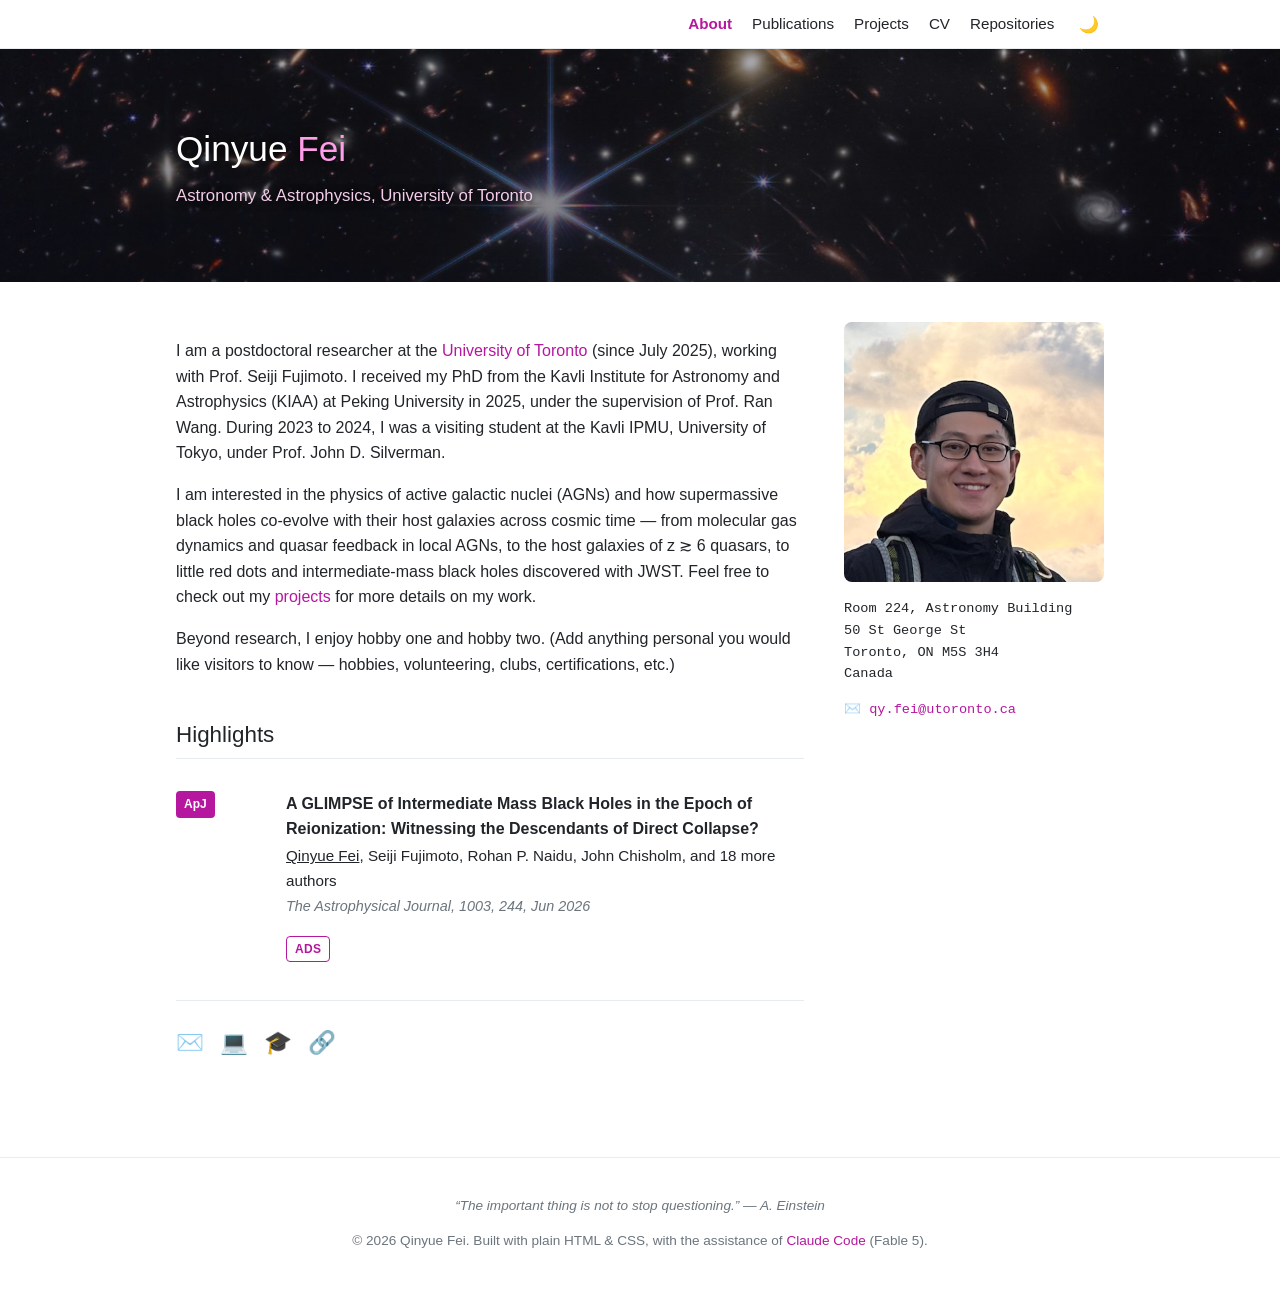
==== index.html @ 183ab6ba "Initial website: about, publications, projects, CV Personal academic website (plain HTML/CSS) with p" ====
<!DOCTYPE html>
<html lang="en">
<head>
  <meta charset="UTF-8">
  <meta name="viewport" content="width=device-width, initial-scale=1.0">
  <title>Qinyue Fei</title>
  <meta name="description" content="Personal academic website of Qinyue Fei, University of Toronto.">
  <!-- Remove this line (and robots.txt) to let search engines index the site -->
  <meta name="robots" content="noindex">
  <link rel="stylesheet" href="assets/css/style.css">
  <script src="assets/js/theme.js"></script>
</head>
<body>

  <header>
    <nav class="nav">
      <a href="index.html" class="active">About</a>
      <a href="publications.html">Publications</a>
      <a href="projects.html">Projects</a>
      <a href="cv.html">CV</a>
      <a href="https://github.com/AstroQy" target="_blank" rel="noopener">Repositories</a>
      <button id="theme-toggle" title="Toggle light/dark theme" aria-label="Toggle theme">🌙</button>
    </nav>
  </header>

  <!-- Hero banner: JWST SMACS 0723 deep field (assets/img/hero.jpg) -->
  <div class="hero">
    <div class="hero-inner">
      <h1>Qinyue <span class="last-name">Fei</span></h1>
      <!-- TODO: confirm your exact department/institute name -->
      <p class="tagline">Astronomy &amp; Astrophysics, University of Toronto</p>
    </div>
  </div>

  <main>
    <div class="about-grid">
      <div class="about-text">
        <p>
          I am a postdoctoral researcher at the <a href="https://www.utoronto.ca/" target="_blank" rel="noopener">University
          of Toronto</a> (since July 2025), working with Prof. Seiji Fujimoto. I received my
          PhD from the Kavli Institute for Astronomy and Astrophysics (KIAA) at Peking
          University in 2025, under the supervision of Prof. Ran Wang. During 2023 to 2024,
          I was a visiting student at the Kavli IPMU, University of Tokyo, under
          Prof. John D. Silverman.
        </p>
        <p>
          <!-- TODO: refine this research-interest paragraph -->
          I am interested in the physics of active galactic nuclei (AGNs) and how
          supermassive black holes co-evolve with their host galaxies across cosmic time —
          from molecular gas dynamics and quasar feedback in local AGNs, to the host
          galaxies of z ≳ 6 quasars, to little red dots and intermediate-mass black holes
          discovered with JWST. Feel free to check out my
          <a href="projects.html">projects</a> for more details on my work.
        </p>
        <p>
          Beyond research, I enjoy hobby one and hobby two. (Add anything personal you would
          like visitors to know — hobbies, volunteering, clubs, certifications, etc.)
        </p>

        <h2>Highlights</h2>
        <!-- A "selected publication" card, mirroring the reference site. Duplicate this
             block for each highlighted paper, or swap in a different paper. -->
        <div class="pub">
          <span class="abbr">ApJ</span>
          <div>
            <p class="title">A GLIMPSE of Intermediate Mass Black Holes in the Epoch of Reionization: Witnessing the Descendants of Direct Collapse?</p>
            <p class="authors"><span class="me">Qinyue Fei</span>, Seiji Fujimoto, Rohan P. Naidu, John Chisholm, and 18 more authors</p>
            <p class="venue">The Astrophysical Journal, 1003, 244, Jun 2026</p>
            <p class="links">
              <a href="https://scixplorer.org/abs/2026ApJ..1003..244F/abstract" target="_blank" rel="noopener">ADS</a>
            </p>
          </div>
        </div>

        <!-- Contact / social icon links. Replace # with your real links,
             or delete the ones you don't use. -->
        <p class="social">
          <a href="mailto:qy.fei@utoronto.ca" title="Email">✉️</a>
          <a href="https://github.com/AstroQy" title="GitHub" target="_blank" rel="noopener">💻</a>
          <a href="https://scholar.google.com/citations?user=YOUR_ID" title="Google Scholar" target="_blank" rel="noopener">🎓</a>
          <a href="https://www.linkedin.com/in/YOUR_ID" title="LinkedIn" target="_blank" rel="noopener">🔗</a>
        </p>
      </div>

      <aside class="profile-card">
        <img src="assets/img/profile.jpg" alt="Portrait of Qinyue Fei"
             onerror="this.style.display='none'">
        <p class="address">Room 224, Astronomy Building
50 St George St
Toronto, ON M5S 3H4
Canada</p>
        <p class="contact-email">✉️ <a href="mailto:qy.fei@utoronto.ca">qy.fei@utoronto.ca</a></p>
      </aside>
    </div>
  </main>

  <footer>
    <div class="footer-inner">
      <!-- Optional footer quote, like the reference site. Replace or delete. -->
      <p class="quote">“The important thing is not to stop questioning.” — A. Einstein</p>
      <p>© 2026 Qinyue Fei. Built with plain HTML &amp; CSS, with the assistance of
        <a href="https://claude.com/claude-code" target="_blank" rel="noopener">Claude Code</a> (Fable&nbsp;5).</p>
    </div>
  </footer>

</body>
</html>
---- assets/css/style.css ----
/* ==========================================================================
   Personal academic website — style shared by all pages
   Accent color, fonts, and spacing are controlled by the variables below.
   ========================================================================== */

:root {
  --accent: #b5179e;          /* link / highlight color (the pink-purple) */
  --accent-dark: #8d1279;
  --text: #212529;
  --text-muted: #6c757d;
  --bg: #ffffff;
  --bg-alt: #f8f9fa;
  --border: #e9ecef;
  --mono: "SF Mono", "Menlo", "Consolas", "Liberation Mono", monospace;
  --sans: -apple-system, BlinkMacSystemFont, "Segoe UI", Roboto,
          "Helvetica Neue", Arial, sans-serif;
}

/* Dark theme (toggled by the moon button, remembered per browser) */
:root[data-theme="dark"] {
  --accent: #e05fc9;
  --accent-dark: #f08ade;
  --text: #d6d6d6;
  --text-muted: #9a9a9a;
  --bg: #1c1c1d;
  --bg-alt: #242426;
  --border: #38383a;
}

* { box-sizing: border-box; }

html { scroll-behavior: smooth; }

body {
  margin: 0;
  font-family: var(--sans);
  font-size: 1rem;
  line-height: 1.6;
  color: var(--text);
  background: var(--bg);
}

a { color: var(--accent); text-decoration: none; }
a:hover { color: var(--accent-dark); text-decoration: underline; }

/* --------------------------------------------------------------------------
   Header / navigation
   -------------------------------------------------------------------------- */
header {
  border-bottom: 1px solid var(--border);
  background: var(--bg);
  position: sticky;
  top: 0;
  z-index: 10;
}

.nav {
  max-width: 960px;
  margin: 0 auto;
  padding: 0.75rem 1rem;
  display: flex;
  align-items: center;
  justify-content: flex-end;
  gap: 1.25rem;
  flex-wrap: wrap;
}

.nav a {
  color: var(--text);
  font-size: 0.95rem;
}

.nav a.active { color: var(--accent); font-weight: 600; }
.nav a:hover { color: var(--accent); text-decoration: none; }

#theme-toggle {
  background: none;
  border: none;
  cursor: pointer;
  font-size: 1rem;
  color: var(--text);
  padding: 0.1rem 0.3rem;
}

/* --------------------------------------------------------------------------
   Hero banner (JWST image behind the page title)
   -------------------------------------------------------------------------- */
.hero {
  background:
    linear-gradient(rgba(6, 6, 16, 0.35), rgba(6, 6, 16, 0.55)),
    #0b0b12 url("../img/hero.jpg") center 32% / cover no-repeat;
}

.hero-inner {
  max-width: 960px;
  margin: 0 auto;
  padding: 4.5rem 1rem;
}

.hero--slim .hero-inner { padding: 2.75rem 1rem; }

.hero h1 {
  color: #fff;
  margin: 0;
  text-shadow: 0 1px 10px rgba(0, 0, 0, 0.85);
}

.hero h1 .last-name { color: #ff9ee8; }

.hero .tagline {
  color: #f3cdea;
  margin: 0.35rem 0 0;
  text-shadow: 0 1px 8px rgba(0, 0, 0, 0.85);
}

/* --------------------------------------------------------------------------
   Page layout
   -------------------------------------------------------------------------- */
main {
  max-width: 960px;
  margin: 0 auto;
  padding: 2.5rem 1rem 3rem;
}

h1 {
  font-size: 2.2rem;
  font-weight: 500;
  margin: 0 0 0.25rem;
}

h1 .last-name { color: var(--accent); }

.tagline {
  color: var(--accent);
  margin: 0 0 1.5rem;
  font-size: 1.05rem;
}

h2 {
  font-size: 1.4rem;
  font-weight: 500;
  margin: 2.5rem 0 1rem;
  padding-bottom: 0.3rem;
  border-bottom: 1px solid var(--border);
}

/* About page: text on the left, photo + address on the right */
.about-grid {
  display: grid;
  grid-template-columns: minmax(0, 1fr) 260px;
  gap: 2.5rem;
  align-items: start;
}

.profile-card { text-align: left; }

.profile-card img,
.profile-card .avatar-placeholder {
  width: 100%;
  border-radius: 8px;
  display: block;
}

.profile-card .address {
  font-family: var(--mono);
  font-size: 0.85rem;
  margin-top: 1rem;
  white-space: pre-line;
  color: var(--text);
}

.profile-card .contact-email {
  font-family: var(--mono);
  font-size: 0.85rem;
  margin-top: 0.5rem;
}

@media (max-width: 720px) {
  .about-grid { grid-template-columns: 1fr; }
  .profile-card { order: -1; max-width: 280px; }
}

/* --------------------------------------------------------------------------
   Publication statistics tiles
   -------------------------------------------------------------------------- */
.stats-grid {
  display: grid;
  grid-template-columns: repeat(auto-fit, minmax(130px, 1fr));
  gap: 1rem;
  margin: 1.5rem 0 0.25rem;
}

.stat-tile {
  border: 1px solid var(--border);
  border-radius: 8px;
  background: var(--bg-alt);
  padding: 0.6rem 0.5rem;
  text-align: center;
}

.stat-tile .num {
  font-size: 1.25rem;
  font-weight: 600;
  line-height: 1.2;
}

.stat-tile .label {
  font-size: 0.8rem;
  color: var(--text-muted);
  margin-top: 0.15rem;
}

.stats-note {
  font-size: 0.8rem;
  color: var(--text-muted);
  margin: 0.5rem 0 0;
}

/* --------------------------------------------------------------------------
   Concept cloud (word sizes/positions from the NASA ADS/SciX concept cloud;
   fill = word frequency, one accent hue, darker/brighter = more frequent)
   -------------------------------------------------------------------------- */
:root {
  --cw1: #4d0743;
  --cw2: #750d65;
  --cw3: #9c1487;
  --cw4: #802f6a;
  --cw5: #663a58;
}

:root[data-theme="dark"] {
  --cw1: #ffc4ef;
  --cw2: #f797e0;
  --cw3: #ea6fd0;
  --cw4: #d385ba;
  --cw5: #c098ae;
}

.concept-cloud {
  width: 100%;
  height: auto;
  display: block;
  margin-top: 1rem;
}

.concept-cloud text {
  font-family: var(--sans);
  font-weight: 600;
  text-anchor: middle;
}

.concept-cloud .cw1 { fill: var(--cw1); }
.concept-cloud .cw2 { fill: var(--cw2); }
.concept-cloud .cw3 { fill: var(--cw3); }
.concept-cloud .cw4 { fill: var(--cw4); }
.concept-cloud .cw5 { fill: var(--cw5); }

/* Interactive cloud: hovering (or keyboard-focusing) a word highlights it;
   clicking opens an ADS/SciX search for that concept within my papers. */
.concept-cloud a {
  text-decoration: none;
  outline: none;
}

.concept-cloud a text {
  cursor: pointer;
  transform-box: fill-box;
  transform-origin: center;
  transition: transform 0.15s ease, fill 0.15s ease;
}

.concept-cloud a:hover text,
.concept-cloud a:focus text {
  fill: var(--accent);
  transform: scale(1.15);
}

/* --------------------------------------------------------------------------
   Publications
   -------------------------------------------------------------------------- */
.year-label {
  font-size: 1.6rem;
  color: var(--text-muted);
  font-weight: 300;
  margin: 2rem 0 0.5rem;
}

.pub {
  display: grid;
  grid-template-columns: 90px minmax(0, 1fr);
  gap: 1.25rem;
  padding: 1rem 0;
  border-bottom: 1px solid var(--border);
}

.pub .abbr {
  align-self: start;
  justify-self: start;
  background: var(--accent);
  color: #fff;
  font-size: 0.75rem;
  font-weight: 600;
  padding: 0.25rem 0.5rem;
  border-radius: 4px;
  text-align: center;
}

.pub .title { font-weight: 600; margin: 0 0 0.15rem; }
.pub .authors { margin: 0 0 0.15rem; font-size: 0.95rem; }
.pub .authors .me { text-decoration: underline; }
.pub .venue { margin: 0 0 0.5rem; color: var(--text-muted); font-style: italic; font-size: 0.9rem; }

.pub .links a,
.btn {
  display: inline-block;
  font-size: 0.75rem;
  font-weight: 600;
  letter-spacing: 0.03em;
  text-transform: uppercase;
  border: 1px solid var(--accent);
  color: var(--accent);
  border-radius: 4px;
  padding: 0.15rem 0.5rem;
  margin: 0 0.35rem 0.35rem 0;
}

.pub .links a:hover,
.btn:hover {
  background: var(--accent);
  color: #fff;
  text-decoration: none;
}

/* Small citation-count badge shown next to a paper's links */
.cite-badge {
  display: inline-flex;
  align-items: center;
  gap: 0.3rem;
  font-size: 0.75rem;
  font-weight: 600;
  letter-spacing: 0.03em;
  color: var(--text-muted);
  border: 1px solid var(--border);
  background: var(--bg-alt);
  border-radius: 4px;
  padding: 0.15rem 0.5rem;
  margin: 0 0.35rem 0.35rem 0;
  vertical-align: middle;
}

.cite-badge svg {
  width: 0.85em;
  height: 0.85em;
  fill: currentColor;
}

/* Ticker-style tag shown beside a project group's heading */
.ticker {
  display: inline-block;
  vertical-align: 0.15em;
  font-family: var(--mono);
  font-size: 0.72rem;
  font-weight: 700;
  letter-spacing: 0.08em;
  color: var(--accent);
  border: 1px solid var(--accent);
  border-radius: 4px;
  padding: 0.12rem 0.5rem;
  margin-left: 0.6rem;
}

@media (max-width: 600px) {
  .pub { grid-template-columns: 1fr; gap: 0.4rem; }
}

/* Compact list used for co-authored publications */
.pub-list {
  list-style: none;
  padding: 0;
  margin: 1rem 0 0;
}

.pub-list li {
  padding: 0.45rem 0;
  border-bottom: 1px solid var(--border);
}

.pub-list .meta {
  color: var(--text-muted);
  font-size: 0.85rem;
}

.pub-list .me { text-decoration: underline; }

/* --------------------------------------------------------------------------
   Projects
   -------------------------------------------------------------------------- */
.project-grid {
  display: grid;
  grid-template-columns: repeat(auto-fill, minmax(260px, 1fr));
  gap: 1.25rem;
  margin-top: 1.5rem;
}

.project-card {
  border: 1px solid var(--border);
  border-radius: 8px;
  padding: 1.25rem;
  background: var(--bg-alt);
  transition: transform 0.15s ease, box-shadow 0.15s ease;
}

.project-card:hover {
  transform: translateY(-3px);
  box-shadow: 0 4px 14px rgba(0, 0, 0, 0.08);
}

.project-card h3 { margin: 0 0 0.5rem; font-size: 1.1rem; }
.project-card p { margin: 0 0 0.75rem; font-size: 0.92rem; color: var(--text-muted); }

/* --------------------------------------------------------------------------
   CV page
   -------------------------------------------------------------------------- */
.cv-entry {
  display: grid;
  grid-template-columns: 140px minmax(0, 1fr);
  gap: 1.25rem;
  padding: 0.6rem 0;
}

.cv-entry .dates {
  color: var(--text-muted);
  font-size: 0.9rem;
  font-family: var(--mono);
}

.cv-entry .what { margin: 0; }
.cv-entry .where { color: var(--text-muted); font-size: 0.92rem; }

@media (max-width: 600px) {
  .cv-entry { grid-template-columns: 1fr; gap: 0.15rem; }
}

/* --------------------------------------------------------------------------
   Embedded CV PDF viewer
   -------------------------------------------------------------------------- */
.cv-embed {
  width: 100%;
  height: 85vh;
  border: 1px solid var(--border);
  border-radius: 8px;
  margin-top: 0.5rem;
}

/* --------------------------------------------------------------------------
   Footer
   -------------------------------------------------------------------------- */
footer {
  border-top: 1px solid var(--border);
  margin-top: 3rem;
}

.footer-inner {
  max-width: 960px;
  margin: 0 auto;
  padding: 1.5rem 1rem;
  color: var(--text-muted);
  font-size: 0.85rem;
  text-align: center;
}

.footer-inner .quote {
  font-style: italic;
  margin-bottom: 0.5rem;
}

.social {
  margin: 1.5rem 0 0;
  font-size: 1.4rem;
  display: flex;
  gap: 1rem;
}

.social a { color: var(--text); }
.social a:hover { color: var(--accent); text-decoration: none; }
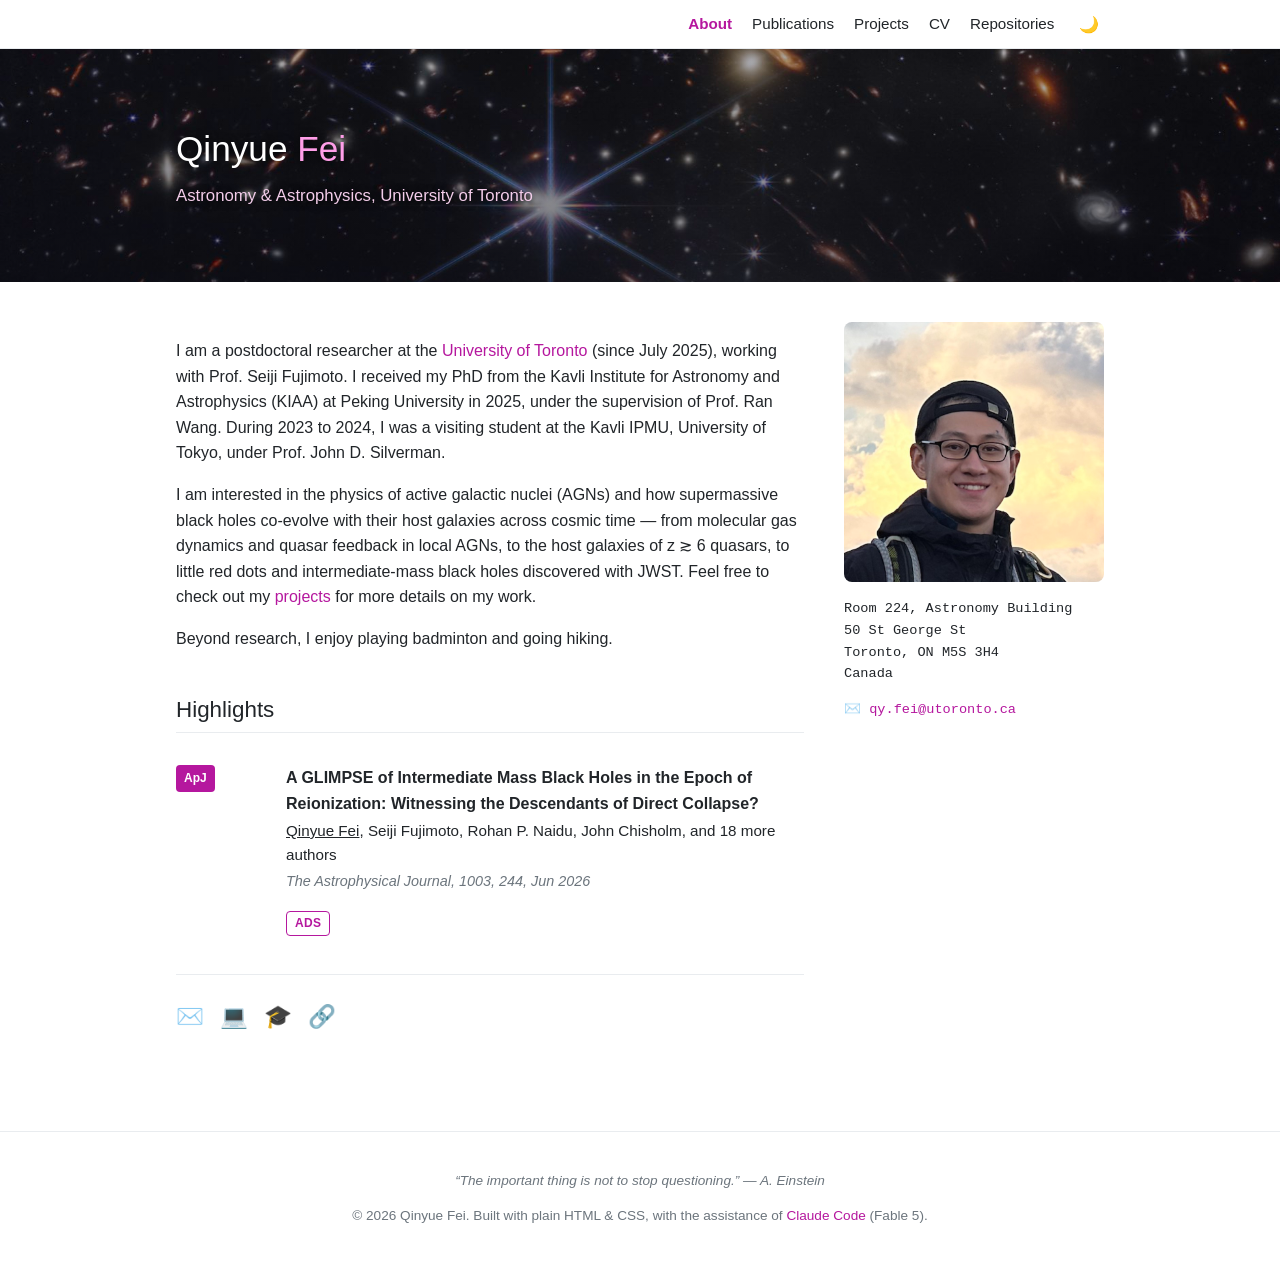
==== commit 049c1fc2: "Update hobbies in About bio Co-Authored-By: Claude Fable 5 <noreply@anthropic.com>" ====
--- a/index.html
+++ b/index.html
@@ -53,8 +53,7 @@
           <a href="projects.html">projects</a> for more details on my work.
         </p>
         <p>
-          Beyond research, I enjoy hobby one and hobby two. (Add anything personal you would
-          like visitors to know — hobbies, volunteering, clubs, certifications, etc.)
+          Beyond research, I enjoy playing badminton and going hiking.
         </p>
 
         <h2>Highlights</h2>
